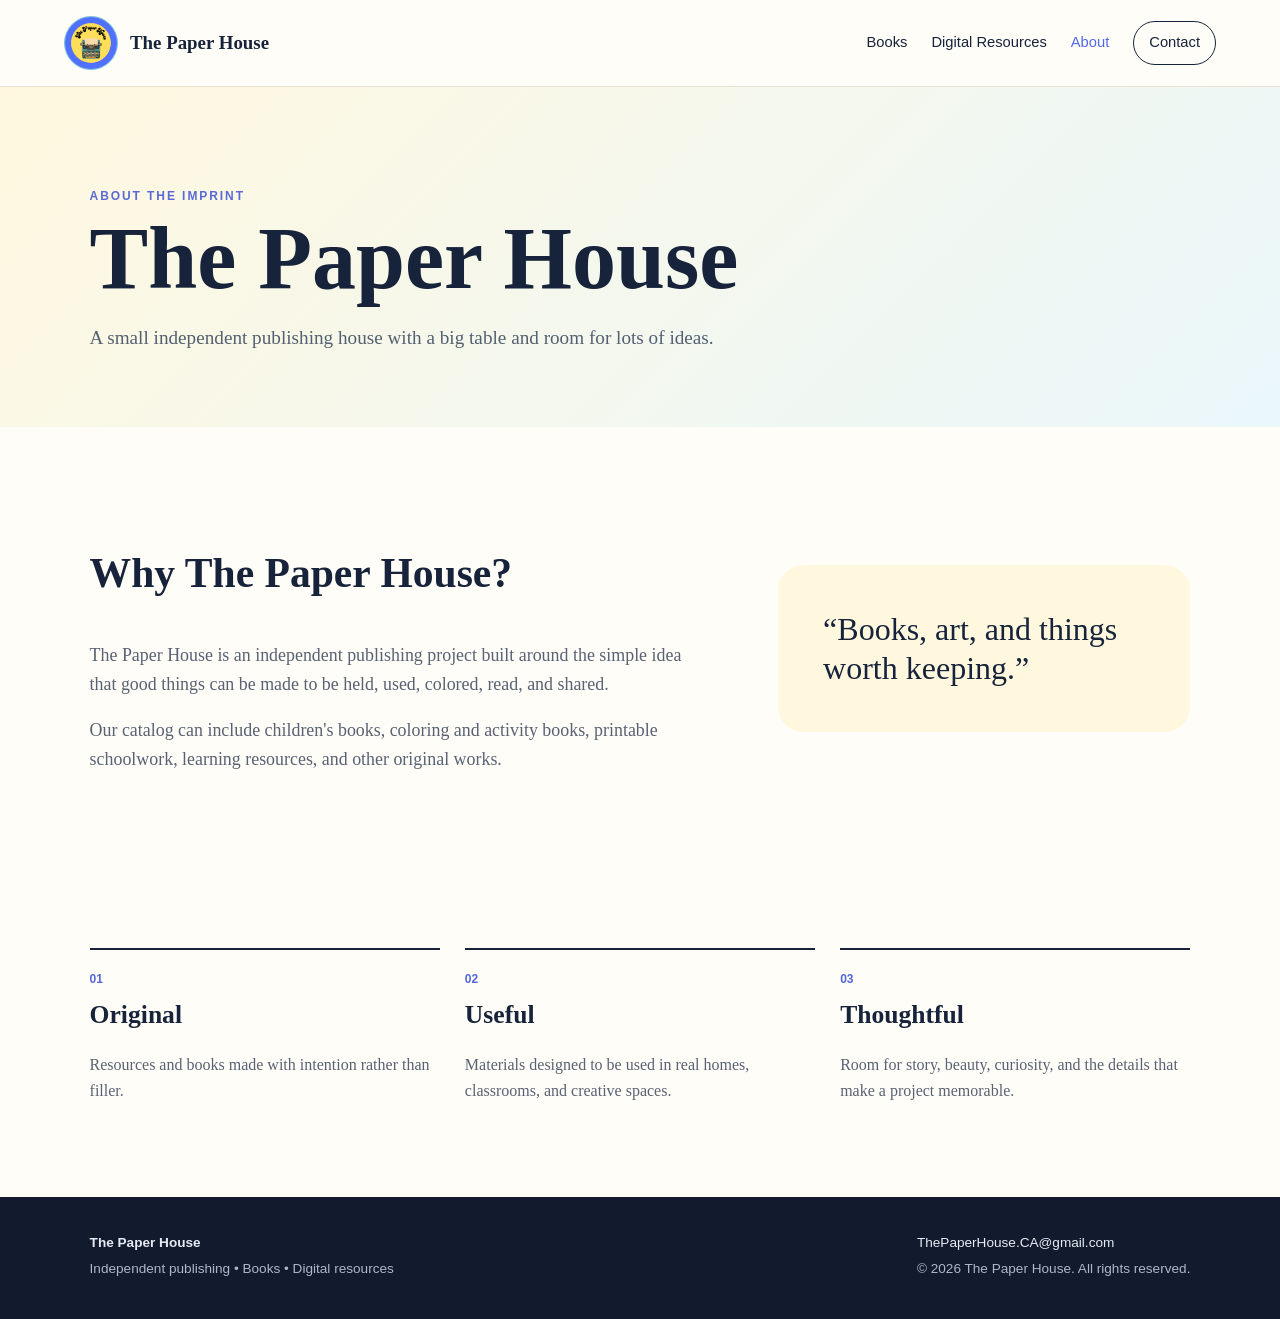
==== about.html @ 171f8c33 "Launch The Paper House website" ====
<!doctype html>
<html lang="en">
<head>
  <meta charset="utf-8"><meta name="viewport" content="width=device-width, initial-scale=1">
  <title>About The Paper House | Independent Publishing</title>
  <meta name="description" content="Learn about The Paper House, an independent publishing house creating books and useful printable resources.">
  <link rel="canonical" href="https://thepaperhouse.ca/about.html">
  <link rel="icon" href="paper-house-logo.png"><link rel="stylesheet" href="styles.css">
</head>
<body>
<header class="site-header">
  <a class="brand" href="index.html"><img src="paper-house-logo.png" alt=""><span>The Paper House</span></a>
  <nav><a href="books.html">Books</a><a href="resources.html">Digital Resources</a><a class="active" href="about.html">About</a><a class="nav-button" href="contact.html">Contact</a></nav>
</header>
<main>
<section class="page-hero"><p class="eyebrow">About the imprint</p><h1>The Paper House</h1><p>A small independent publishing house with a big table and room for lots of ideas.</p></section>
<section class="story section">
  <div><h2>Why The Paper House?</h2><p>The Paper House is an independent publishing project built around the simple idea that good things can be made to be held, used, colored, read, and shared.</p><p>Our catalog can include children's books, coloring and activity books, printable schoolwork, learning resources, and other original works.</p></div>
  <aside class="quote">“Books, art, and things worth keeping.”</aside>
</section>
<section class="section values"><div><span>01</span><h3>Original</h3><p>Resources and books made with intention rather than filler.</p></div><div><span>02</span><h3>Useful</h3><p>Materials designed to be used in real homes, classrooms, and creative spaces.</p></div><div><span>03</span><h3>Thoughtful</h3><p>Room for story, beauty, curiosity, and the details that make a project memorable.</p></div></section>
</main>
<footer class="site-footer"><div><strong>The Paper House</strong><p>Independent publishing • Books • Digital resources</p></div><div><a href="mailto:ThePaperHouse.CA@gmail.com">ThePaperHouse.CA@gmail.com</a><p>© 2026 The Paper House. All rights reserved.</p></div></footer>
</body>
</html>
---- styles.css ----
:root{--ink:#17233a;--blue:#5268e8;--sky:#8fc7df;--gold:#f6d55c;--cream:#fffaf0;--paper:#fffdf8;--line:#e8e0d0;--muted:#667085}
*{box-sizing:border-box}html{scroll-behavior:smooth}body{margin:0;color:var(--ink);background:var(--paper);font-family:Georgia,"Times New Roman",serif;line-height:1.6}
a{color:inherit;text-decoration:none}.site-header{display:flex;align-items:center;justify-content:space-between;padding:16px clamp(20px,5vw,70px);background:rgba(255,253,248,.96);border-bottom:1px solid var(--line);position:sticky;top:0;z-index:10}.brand{display:flex;align-items:center;gap:12px;font-size:1.18rem;font-weight:700}.brand img{width:54px;height:54px;object-fit:cover;border-radius:50%}.site-header nav{display:flex;align-items:center;gap:24px;font-family:Arial,sans-serif;font-size:.92rem}.site-header nav a:hover,.site-header nav .active{color:var(--blue)}.nav-button{padding:9px 15px;border:1px solid var(--ink);border-radius:999px}.nav-button:hover{background:var(--ink);color:#fff!important}
main{overflow:hidden}.hero{min-height:650px;padding:80px clamp(24px,7vw,110px);display:grid;grid-template-columns:1.15fr .85fr;align-items:center;gap:40px;background:linear-gradient(135deg,#fffdf8 0%,#fff8df 48%,#e6f5fb 100%)}.hero h1{font-size:clamp(3.1rem,7vw,6.2rem);line-height:.98;margin:12px 0 24px;letter-spacing:-.04em}.lead{font-size:1.25rem;max-width:690px;color:#3f4a5e}.eyebrow{text-transform:uppercase;letter-spacing:.16em;font:700 .75rem/1.2 Arial,sans-serif;color:#5969d8}.actions{display:flex;flex-wrap:wrap;gap:12px;margin-top:28px}.button{display:inline-block;background:var(--ink);color:#fff;padding:12px 20px;border-radius:999px;font:700 .88rem Arial,sans-serif}.button:hover{transform:translateY(-1px)}.button.secondary{background:transparent;color:var(--ink);border:1px solid var(--ink)}.hero-mark{display:flex;justify-content:center}.hero-mark img{width:min(430px,80vw);height:auto;border-radius:50%;box-shadow:0 24px 70px rgba(23,35,58,.14)}
.section{padding:78px clamp(24px,7vw,110px)}.intro{max-width:950px}.intro h2,.feature h2{font-size:clamp(2.1rem,4vw,3.6rem);line-height:1.08;margin:8px 0 18px}.intro p:not(.eyebrow){font-size:1.15rem;color:#4c5668;max-width:760px}.cards{display:grid;grid-template-columns:repeat(3,1fr);gap:18px;padding-top:20px}.card{padding:30px;background:#fff;border:1px solid var(--line);border-radius:24px;box-shadow:0 12px 35px rgba(23,35,58,.05);transition:.2s}.card:hover{transform:translateY(-3px);box-shadow:0 18px 45px rgba(23,35,58,.1)}.card-icon{font-size:2rem}.card h3{font-size:1.65rem;margin:10px 0 6px}.card p{color:#596273}.text-link{font:700 .9rem Arial,sans-serif;color:#5367d9}.feature{display:grid;grid-template-columns:1fr 1fr;gap:70px;align-items:center;background:#17233a;color:#fff}.feature .eyebrow{color:#f6d55c}.feature p{color:#d8deeb;max-width:650px}.feature-list{display:grid;grid-template-columns:1fr 1fr;gap:1px;background:#657086}.feature-list div{background:#17233a;padding:25px}.feature-list strong{display:block;font:700 1.5rem Arial,sans-serif}.feature-list span{color:#cbd2df}.page-hero{padding:90px clamp(24px,7vw,110px) 55px;background:linear-gradient(135deg,#fff8df,#eaf7fb)}.page-hero h1{font-size:clamp(3rem,7vw,5.5rem);line-height:1;margin:10px 0 15px}.page-hero p:not(.eyebrow){font-size:1.2rem;color:#536071;max-width:760px}
.product-grid{display:grid;gap:30px}.product-card{display:grid;grid-template-columns:300px 1fr;gap:42px;align-items:center;background:#fff;border:1px solid var(--line);padding:28px;border-radius:28px}.book-placeholder{aspect-ratio:3/4;background:linear-gradient(160deg,#5268e8,#86c5dc);display:grid;place-items:center;color:#fff;border-radius:10px;box-shadow:0 14px 30px rgba(23,35,58,.15);font:700 2rem/1.05 Georgia;text-align:center;letter-spacing:.08em}.book-placeholder.alt{background:linear-gradient(160deg,#f6d55c,#f0a85c);color:#17233a}.product-copy h2{font-size:2.2rem;line-height:1.1;margin:8px 0 12px}.product-copy p{color:#596273}.tag-row{display:flex;flex-wrap:wrap;gap:7px;margin:18px 0}.tag-row span{font:700 .72rem Arial,sans-serif;padding:6px 9px;background:#f3f5f9;border-radius:999px}.callout{background:#fff8df;border-top:1px solid var(--line)}
.resource-grid{display:grid;grid-template-columns:repeat(3,1fr);gap:20px}.resource-card{padding:32px;background:#fff;border:1px solid var(--line);border-radius:24px}.resource-card>span:first-child{font-size:2.2rem}.resource-card h2{font-size:1.65rem}.resource-card p{color:#596273}.coming{display:inline-block;margin-top:12px;font:700 .72rem Arial,sans-serif;letter-spacing:.08em;text-transform:uppercase;color:#5367d9}.story{display:grid;grid-template-columns:1.2fr .8fr;gap:70px;align-items:center}.story h2{font-size:2.6rem}.story p{font-size:1.12rem;color:#596273}.quote{font-size:2rem;line-height:1.2;padding:45px;background:#fff8df;border-radius:25px}.values{display:grid;grid-template-columns:repeat(3,1fr);gap:25px}.values>div{border-top:2px solid var(--ink);padding-top:15px}.values span{font:700 .75rem Arial,sans-serif;color:#5367d9}.values h3{font-size:1.6rem;margin:5px 0}.values p{color:#596273}.contact-box{display:flex;gap:35px;align-items:center;background:#fff8df;border-radius:30px;max-width:900px;margin:20px auto 90px}.contact-box img{width:170px;height:170px;border-radius:50%}.email{font:700 1.1rem Arial,sans-serif;color:#5367d9}.site-footer{display:flex;justify-content:space-between;gap:30px;padding:35px clamp(24px,7vw,110px);background:#111b2d;color:#e6ebf3;font-family:Arial,sans-serif;font-size:.85rem}.site-footer p{color:#aeb7c8;margin:4px 0}.site-footer a:hover{color:#f6d55c}
@media(max-width:800px){.site-header{align-items:flex-start}.site-header nav{gap:10px;flex-wrap:wrap;justify-content:flex-end}.hero,.feature,.story{grid-template-columns:1fr}.hero{min-height:auto;padding-top:55px}.hero-mark{order:-1}.hero-mark img{width:210px}.cards,.resource-grid,.values{grid-template-columns:1fr}.product-card{grid-template-columns:1fr}.product-card .book-placeholder{max-width:300px}.site-footer{flex-direction:column}.brand span{display:none}}

.instagram-strip{display:grid;grid-template-columns:1fr 180px;gap:45px;align-items:center;background:#eef8fc}
.instagram-strip h2{font-size:clamp(2rem,4vw,3.2rem);margin:8px 0}
.instagram-strip p:not(.eyebrow){color:#596273;max-width:620px}
.instagram-strip img{width:180px;height:180px;border-radius:16px;box-shadow:0 10px 25px rgba(23,35,58,.12)}
.social-note{margin-top:18px}.social-note a{color:#5367d9;font-weight:700}
.qr-wrap img{width:170px;height:170px;border-radius:12px}
@media(max-width:800px){.instagram-strip{grid-template-columns:1fr}.instagram-strip img{width:150px;height:150px}.qr-wrap img{width:140px;height:140px}}
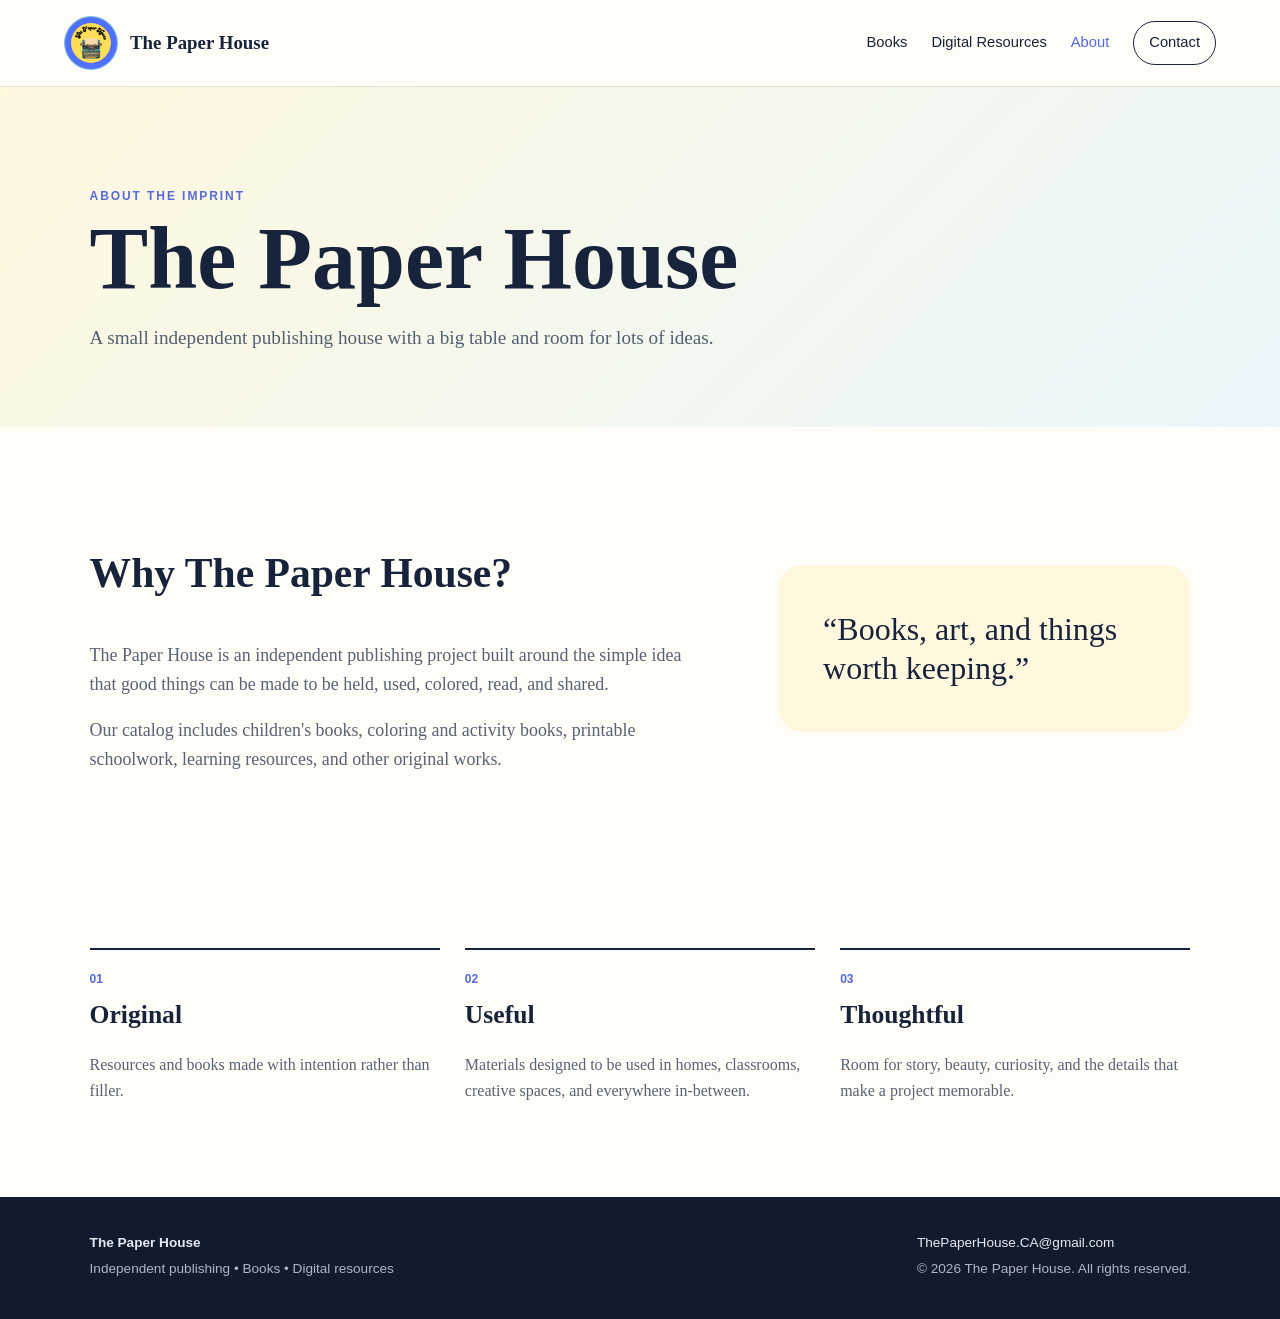
==== commit 8cf9ab5c: "Revise catalog description and improve wording Updated catalog description and adjusted wording for " ====
--- a/about.html
+++ b/about.html
@@ -15,10 +15,10 @@
 <main>
 <section class="page-hero"><p class="eyebrow">About the imprint</p><h1>The Paper House</h1><p>A small independent publishing house with a big table and room for lots of ideas.</p></section>
 <section class="story section">
-  <div><h2>Why The Paper House?</h2><p>The Paper House is an independent publishing project built around the simple idea that good things can be made to be held, used, colored, read, and shared.</p><p>Our catalog can include children's books, coloring and activity books, printable schoolwork, learning resources, and other original works.</p></div>
+  <div><h2>Why The Paper House?</h2><p>The Paper House is an independent publishing project built around the simple idea that good things can be made to be held, used, colored, read, and shared.</p><p>Our catalog includes children's books, coloring and activity books, printable schoolwork, learning resources, and other original works.</p></div>
   <aside class="quote">“Books, art, and things worth keeping.”</aside>
 </section>
-<section class="section values"><div><span>01</span><h3>Original</h3><p>Resources and books made with intention rather than filler.</p></div><div><span>02</span><h3>Useful</h3><p>Materials designed to be used in real homes, classrooms, and creative spaces.</p></div><div><span>03</span><h3>Thoughtful</h3><p>Room for story, beauty, curiosity, and the details that make a project memorable.</p></div></section>
+<section class="section values"><div><span>01</span><h3>Original</h3><p>Resources and books made with intention rather than filler.</p></div><div><span>02</span><h3>Useful</h3><p>Materials designed to be used in homes, classrooms, creative spaces, and everywhere in-between.</p></div><div><span>03</span><h3>Thoughtful</h3><p>Room for story, beauty, curiosity, and the details that make a project memorable.</p></div></section>
 </main>
 <footer class="site-footer"><div><strong>The Paper House</strong><p>Independent publishing • Books • Digital resources</p></div><div><a href="mailto:ThePaperHouse.CA@gmail.com">ThePaperHouse.CA@gmail.com</a><p>© 2026 The Paper House. All rights reserved.</p></div></footer>
 </body>
--- a/styles.css
+++ b/styles.css
@@ -1,16 +1,130 @@
-:root{--ink:#17233a;--blue:#5268e8;--sky:#8fc7df;--gold:#f6d55c;--cream:#fffaf0;--paper:#fffdf8;--line:#e8e0d0;--muted:#667085}
-*{box-sizing:border-box}html{scroll-behavior:smooth}body{margin:0;color:var(--ink);background:var(--paper);font-family:Georgia,"Times New Roman",serif;line-height:1.6}
-a{color:inherit;text-decoration:none}.site-header{display:flex;align-items:center;justify-content:space-between;padding:16px clamp(20px,5vw,70px);background:rgba(255,253,248,.96);border-bottom:1px solid var(--line);position:sticky;top:0;z-index:10}.brand{display:flex;align-items:center;gap:12px;font-size:1.18rem;font-weight:700}.brand img{width:54px;height:54px;object-fit:cover;border-radius:50%}.site-header nav{display:flex;align-items:center;gap:24px;font-family:Arial,sans-serif;font-size:.92rem}.site-header nav a:hover,.site-header nav .active{color:var(--blue)}.nav-button{padding:9px 15px;border:1px solid var(--ink);border-radius:999px}.nav-button:hover{background:var(--ink);color:#fff!important}
-main{overflow:hidden}.hero{min-height:650px;padding:80px clamp(24px,7vw,110px);display:grid;grid-template-columns:1.15fr .85fr;align-items:center;gap:40px;background:linear-gradient(135deg,#fffdf8 0%,#fff8df 48%,#e6f5fb 100%)}.hero h1{font-size:clamp(3.1rem,7vw,6.2rem);line-height:.98;margin:12px 0 24px;letter-spacing:-.04em}.lead{font-size:1.25rem;max-width:690px;color:#3f4a5e}.eyebrow{text-transform:uppercase;letter-spacing:.16em;font:700 .75rem/1.2 Arial,sans-serif;color:#5969d8}.actions{display:flex;flex-wrap:wrap;gap:12px;margin-top:28px}.button{display:inline-block;background:var(--ink);color:#fff;padding:12px 20px;border-radius:999px;font:700 .88rem Arial,sans-serif}.button:hover{transform:translateY(-1px)}.button.secondary{background:transparent;color:var(--ink);border:1px solid var(--ink)}.hero-mark{display:flex;justify-content:center}.hero-mark img{width:min(430px,80vw);height:auto;border-radius:50%;box-shadow:0 24px 70px rgba(23,35,58,.14)}
-.section{padding:78px clamp(24px,7vw,110px)}.intro{max-width:950px}.intro h2,.feature h2{font-size:clamp(2.1rem,4vw,3.6rem);line-height:1.08;margin:8px 0 18px}.intro p:not(.eyebrow){font-size:1.15rem;color:#4c5668;max-width:760px}.cards{display:grid;grid-template-columns:repeat(3,1fr);gap:18px;padding-top:20px}.card{padding:30px;background:#fff;border:1px solid var(--line);border-radius:24px;box-shadow:0 12px 35px rgba(23,35,58,.05);transition:.2s}.card:hover{transform:translateY(-3px);box-shadow:0 18px 45px rgba(23,35,58,.1)}.card-icon{font-size:2rem}.card h3{font-size:1.65rem;margin:10px 0 6px}.card p{color:#596273}.text-link{font:700 .9rem Arial,sans-serif;color:#5367d9}.feature{display:grid;grid-template-columns:1fr 1fr;gap:70px;align-items:center;background:#17233a;color:#fff}.feature .eyebrow{color:#f6d55c}.feature p{color:#d8deeb;max-width:650px}.feature-list{display:grid;grid-template-columns:1fr 1fr;gap:1px;background:#657086}.feature-list div{background:#17233a;padding:25px}.feature-list strong{display:block;font:700 1.5rem Arial,sans-serif}.feature-list span{color:#cbd2df}.page-hero{padding:90px clamp(24px,7vw,110px) 55px;background:linear-gradient(135deg,#fff8df,#eaf7fb)}.page-hero h1{font-size:clamp(3rem,7vw,5.5rem);line-height:1;margin:10px 0 15px}.page-hero p:not(.eyebrow){font-size:1.2rem;color:#536071;max-width:760px}
-.product-grid{display:grid;gap:30px}.product-card{display:grid;grid-template-columns:300px 1fr;gap:42px;align-items:center;background:#fff;border:1px solid var(--line);padding:28px;border-radius:28px}.book-placeholder{aspect-ratio:3/4;background:linear-gradient(160deg,#5268e8,#86c5dc);display:grid;place-items:center;color:#fff;border-radius:10px;box-shadow:0 14px 30px rgba(23,35,58,.15);font:700 2rem/1.05 Georgia;text-align:center;letter-spacing:.08em}.book-placeholder.alt{background:linear-gradient(160deg,#f6d55c,#f0a85c);color:#17233a}.product-copy h2{font-size:2.2rem;line-height:1.1;margin:8px 0 12px}.product-copy p{color:#596273}.tag-row{display:flex;flex-wrap:wrap;gap:7px;margin:18px 0}.tag-row span{font:700 .72rem Arial,sans-serif;padding:6px 9px;background:#f3f5f9;border-radius:999px}.callout{background:#fff8df;border-top:1px solid var(--line)}
-.resource-grid{display:grid;grid-template-columns:repeat(3,1fr);gap:20px}.resource-card{padding:32px;background:#fff;border:1px solid var(--line);border-radius:24px}.resource-card>span:first-child{font-size:2.2rem}.resource-card h2{font-size:1.65rem}.resource-card p{color:#596273}.coming{display:inline-block;margin-top:12px;font:700 .72rem Arial,sans-serif;letter-spacing:.08em;text-transform:uppercase;color:#5367d9}.story{display:grid;grid-template-columns:1.2fr .8fr;gap:70px;align-items:center}.story h2{font-size:2.6rem}.story p{font-size:1.12rem;color:#596273}.quote{font-size:2rem;line-height:1.2;padding:45px;background:#fff8df;border-radius:25px}.values{display:grid;grid-template-columns:repeat(3,1fr);gap:25px}.values>div{border-top:2px solid var(--ink);padding-top:15px}.values span{font:700 .75rem Arial,sans-serif;color:#5367d9}.values h3{font-size:1.6rem;margin:5px 0}.values p{color:#596273}.contact-box{display:flex;gap:35px;align-items:center;background:#fff8df;border-radius:30px;max-width:900px;margin:20px auto 90px}.contact-box img{width:170px;height:170px;border-radius:50%}.email{font:700 1.1rem Arial,sans-serif;color:#5367d9}.site-footer{display:flex;justify-content:space-between;gap:30px;padding:35px clamp(24px,7vw,110px);background:#111b2d;color:#e6ebf3;font-family:Arial,sans-serif;font-size:.85rem}.site-footer p{color:#aeb7c8;margin:4px 0}.site-footer a:hover{color:#f6d55c}
-@media(max-width:800px){.site-header{align-items:flex-start}.site-header nav{gap:10px;flex-wrap:wrap;justify-content:flex-end}.hero,.feature,.story{grid-template-columns:1fr}.hero{min-height:auto;padding-top:55px}.hero-mark{order:-1}.hero-mark img{width:210px}.cards,.resource-grid,.values{grid-template-columns:1fr}.product-card{grid-template-columns:1fr}.product-card .book-placeholder{max-width:300px}.site-footer{flex-direction:column}.brand span{display:none}}
+ :root{--ink:#17233a;--blue:#5268e8;--sky:#8fc7df;--gold:#f6d55c;--cream:#fffaf0;--paper:#fffdf8;--line:#e8e0d0;--muted:#667085}
+*{box-sizing:border-box}
+html{scroll-behavior:smooth}
+body{margin:0;color:var(--ink);background:var(--paper);font-family:Georgia,"Times New Roman",serif;line-height:1.6}
+a{color:inherit;text-decoration:none}
+
+.site-header{display:flex;align-items:center;justify-content:space-between;padding:16px clamp(20px,5vw,70px);background:rgba(255,253,248,.96);border-bottom:1px solid var(--line);position:sticky;top:0;z-index:10}
+.brand{display:flex;align-items:center;gap:12px;font-size:1.18rem;font-weight:700}
+.brand img{width:54px;height:54px;object-fit:cover;border-radius:50%}
+.site-header nav{display:flex;align-items:center;gap:24px;font-family:Arial,sans-serif;font-size:.92rem}
+.site-header nav a:hover,.site-header nav .active{color:var(--blue)}
+.nav-button{padding:9px 15px;border:1px solid var(--ink);border-radius:999px}
+.nav-button:hover{background:var(--ink);color:#fff!important}
+
+main{overflow:hidden}
+.hero{min-height:650px;padding:80px clamp(24px,7vw,110px);display:grid;grid-template-columns:1.15fr .85fr;align-items:center;gap:40px;background:linear-gradient(135deg,#fffdf8 0%,#fff8df 48%,#e6f5fb 100%)}
+.hero h1{font-size:clamp(3.1rem,7vw,6.2rem);line-height:.98;margin:12px 0 24px;letter-spacing:-.04em}
+.lead{font-size:1.25rem;max-width:690px;color:#3f4a5e}
+.eyebrow{text-transform:uppercase;letter-spacing:.16em;font:700 .75rem/1.2 Arial,sans-serif;color:#5969d8}
+.actions{display:flex;flex-wrap:wrap;gap:12px;margin-top:28px}
+.button{display:inline-block;background:var(--ink);color:#fff;padding:12px 20px;border-radius:999px;font:700 .88rem Arial,sans-serif}
+.button:hover{transform:translateY(-1px)}
+.button.secondary{background:transparent;color:var(--ink);border:1px solid var(--ink)}
+.hero-mark{display:flex;justify-content:center}
+.hero-mark img{width:min(430px,80vw);height:auto;border-radius:50%;box-shadow:0 24px 70px rgba(23,35,58,.14)}
+
+.section{padding:78px clamp(24px,7vw,110px)}
+.intro{max-width:950px}
+.intro h2,.feature h2{font-size:clamp(2.1rem,4vw,3.6rem);line-height:1.08;margin:8px 0 18px}
+.intro p:not(.eyebrow){font-size:1.15rem;color:#4c5668;max-width:760px}
+
+.cards{display:grid;grid-template-columns:repeat(3,1fr);gap:18px;padding-top:20px}
+.card{padding:30px;background:#fff;border:1px solid var(--line);border-radius:24px;box-shadow:0 12px 35px rgba(23,35,58,.05);transition:.2s}
+.card:hover{transform:translateY(-3px);box-shadow:0 18px 45px rgba(23,35,58,.1)}
+.card-icon{font-size:2rem}
+.card h3{font-size:1.65rem;margin:10px 0 6px}
+.card p{color:#596273}
+.text-link{font:700 .9rem Arial,sans-serif;color:#5367d9}
+
+.feature{display:grid;grid-template-columns:1fr 1fr;gap:70px;align-items:center;background:#17233a;color:#fff}
+.feature .eyebrow{color:#f6d55c}
+.feature p{color:#d8deeb;max-width:650px}
+.feature-list{display:grid;grid-template-columns:1fr 1fr;gap:1px;background:#657086}
+.feature-list div{background:#17233a;padding:25px}
+.feature-list strong{display:block;font:700 1.5rem Arial,sans-serif}
+.feature-list span{color:#cbd2df}
+
+.page-hero{padding:90px clamp(24px,7vw,110px) 55px;background:linear-gradient(135deg,#fff8df,#eaf7fb)}
+.page-hero h1{font-size:clamp(3rem,7vw,5.5rem);line-height:1;margin:10px 0 15px}
+.page-hero p:not(.eyebrow){font-size:1.2rem;color:#536071;max-width:760px}
+
+.product-grid{display:grid;gap:30px}
+.product-card{display:grid;grid-template-columns:300px 1fr;gap:42px;align-items:center;background:#fff;border:1px solid var(--line);padding:28px;border-radius:28px}
+.book-placeholder{aspect-ratio:3/4;background:linear-gradient(160deg,#5268e8,#86c5dc);display:grid;place-items:center;color:#fff;border-radius:10px;box-shadow:0 14px 30px rgba(23,35,58,.15);font:700 2rem/1.05 Georgia;text-align:center;letter-spacing:.08em}
+.book-placeholder.alt{background:linear-gradient(160deg,#f6d55c,#f0a85c);color:#17233a}
+
+.product-feature{display:grid;grid-template-columns:minmax(260px,430px) 1fr;gap:70px;align-items:center}
+.book-cover{display:flex;justify-content:center}
+.book-cover img{display:block;width:min(100%,430px);height:auto;max-height:620px;object-fit:contain;border-radius:10px;box-shadow:0 14px 30px rgba(23,35,58,.12)}
+.product-copy h2{font-size:2.2rem;line-height:1.1;margin:8px 0 12px}
+.product-copy p{color:#596273}
+
+.tag-row{display:flex;flex-wrap:wrap;gap:7px;margin:18px 0}
+.tag-row span{font:700 .72rem Arial,sans-serif;padding:6px 9px;background:#f3f5f9;border-radius:999px}
+
+.inside-book{background:#fffdf8}
+.section-heading{max-width:800px}
+.image-grid{display:grid;grid-template-columns:repeat(2,minmax(0,1fr));gap:32px;margin-top:34px}
+.image-grid figure{margin:0;min-width:0}
+.image-grid img{display:block;width:100%;max-width:430px;height:auto;margin:0 auto;background:#fff;border-radius:12px;box-shadow:0 10px 28px rgba(23,35,58,.08)}
+.image-grid figcaption{margin-top:12px;font-size:.9rem;color:#667085;text-align:center}
+
+.callout{background:#fff8df;border-top:1px solid var(--line)}
+
+.resource-grid{display:grid;grid-template-columns:repeat(3,1fr);gap:20px}
+.resource-card{padding:32px;background:#fff;border:1px solid var(--line);border-radius:24px}
+.resource-card>span:first-child{font-size:2.2rem}
+.resource-card h2{font-size:1.65rem}
+.resource-card p{color:#596273}
+.coming{display:inline-block;margin-top:12px;font:700 .72rem Arial,sans-serif;letter-spacing:.08em;text-transform:uppercase;color:#5367d9}
+
+.story{display:grid;grid-template-columns:1.2fr .8fr;gap:70px;align-items:center}
+.story h2{font-size:2.6rem}
+.story p{font-size:1.12rem;color:#596273}
+.quote{font-size:2rem;line-height:1.2;padding:45px;background:#fff8df;border-radius:25px}
+.values{display:grid;grid-template-columns:repeat(3,1fr);gap:25px}
+.values>div{border-top:2px solid var(--ink);padding-top:15px}
+.values span{font:700 .75rem Arial,sans-serif;color:#5367d9}
+.values h3{font-size:1.6rem;margin:5px 0}
+.values p{color:#596273}
+
+.contact-box{display:flex;gap:35px;align-items:center;background:#fff8df;border-radius:30px;max-width:900px;margin:20px auto 90px}
+.contact-box img{width:170px;height:170px;border-radius:50%}
+.email{font:700 1.1rem Arial,sans-serif;color:#5367d9}
+
+.site-footer{display:flex;justify-content:space-between;gap:30px;padding:35px clamp(24px,7vw,110px);background:#111b2d;color:#e6ebf3;font-family:Arial,sans-serif;font-size:.85rem}
+.site-footer p{color:#aeb7c8;margin:4px 0}
+.site-footer a:hover{color:#f6d55c}
+
+@media(max-width:800px){
+.site-header{align-items:flex-start}
+.site-header nav{gap:10px;flex-wrap:wrap;justify-content:flex-end}
+.hero,.feature,.story,.product-feature{grid-template-columns:1fr}
+.hero{min-height:auto;padding-top:55px}
+.hero-mark{order:-1}
+.hero-mark img{width:210px}
+.cards,.resource-grid,.values{grid-template-columns:1fr}
+.product-card{grid-template-columns:1fr}
+.product-card .book-placeholder{max-width:300px}
+.product-feature{gap:38px}
+.book-cover img{width:min(100%,360px);max-height:none}
+.image-grid{grid-template-columns:1fr;gap:30px}
+.image-grid img{width:min(100%,430px)}
+.site-footer{flex-direction:column}
+.brand span{display:none}
+}
 
 .instagram-strip{display:grid;grid-template-columns:1fr 180px;gap:45px;align-items:center;background:#eef8fc}
 .instagram-strip h2{font-size:clamp(2rem,4vw,3.2rem);margin:8px 0}
 .instagram-strip p:not(.eyebrow){color:#596273;max-width:620px}
 .instagram-strip img{width:180px;height:180px;border-radius:16px;box-shadow:0 10px 25px rgba(23,35,58,.12)}
-.social-note{margin-top:18px}.social-note a{color:#5367d9;font-weight:700}
+.social-note{margin-top:18px}
+.social-note a{color:#5367d9;font-weight:700}
 .qr-wrap img{width:170px;height:170px;border-radius:12px}
-@media(max-width:800px){.instagram-strip{grid-template-columns:1fr}.instagram-strip img{width:150px;height:150px}.qr-wrap img{width:140px;height:140px}}
+
+@media(max-width:800px){
+.instagram-strip{grid-template-columns:1fr}
+.instagram-strip img{width:150px;height:150px}
+.qr-wrap img{width:140px;height:140px}
+}
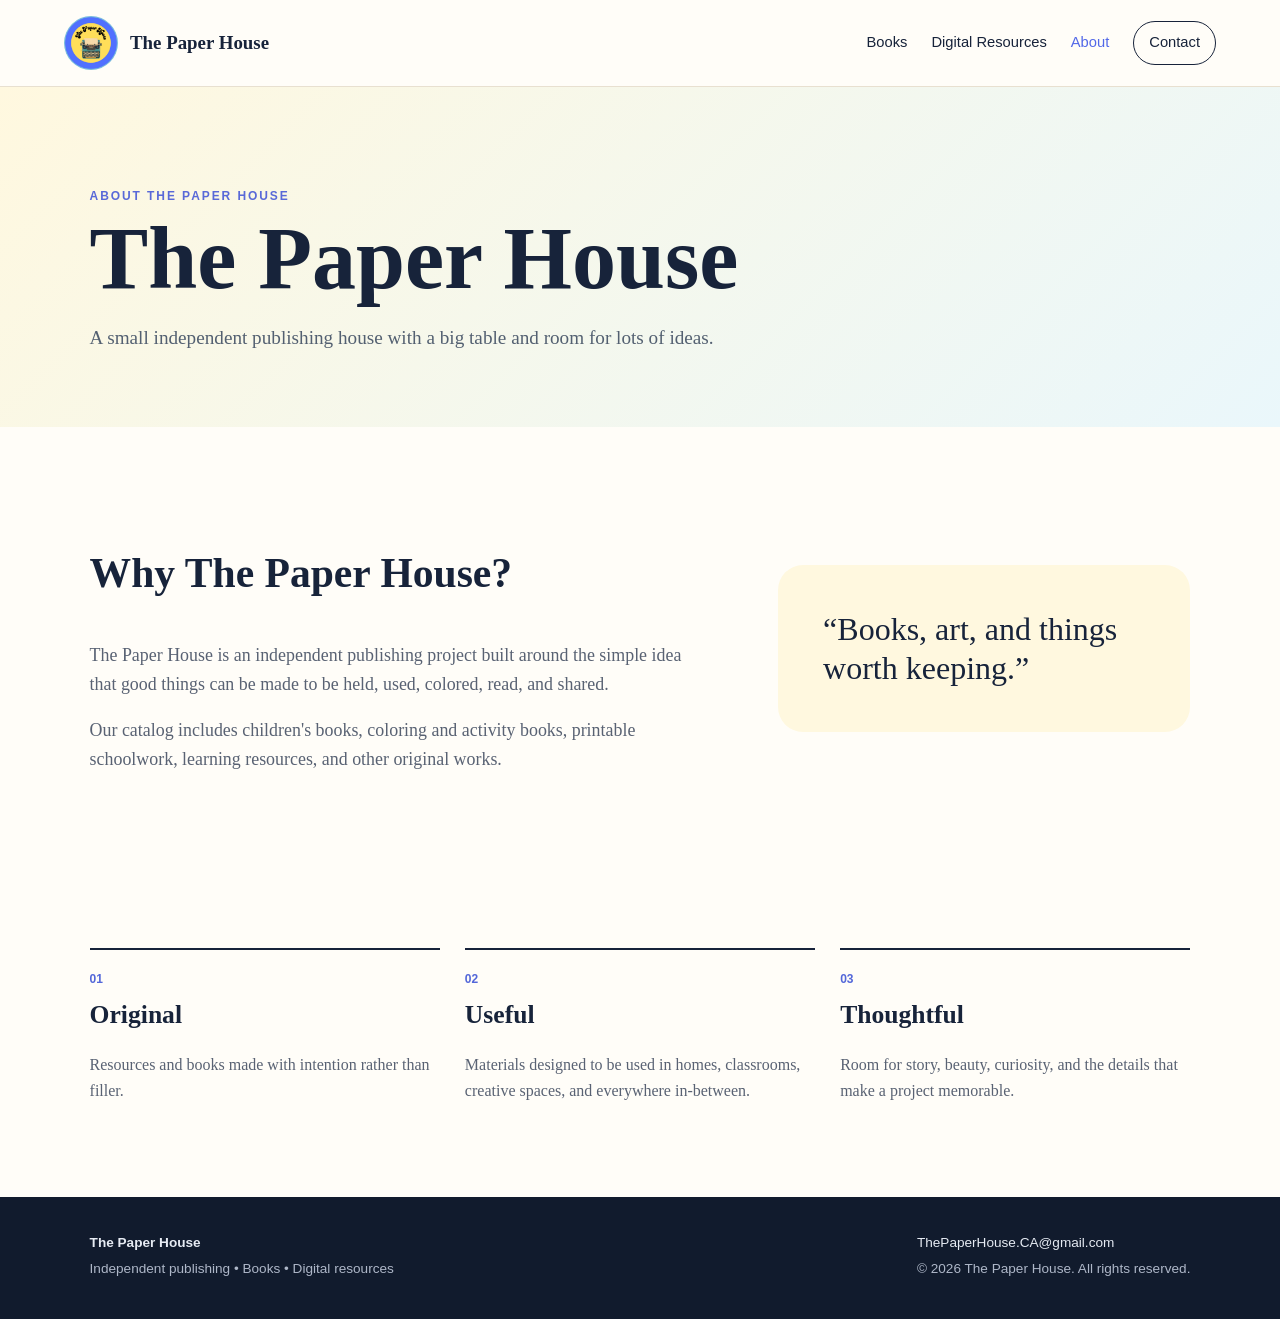
==== commit deec8b30: "Update about section header for clarity" ====
--- a/about.html
+++ b/about.html
@@ -13,7 +13,7 @@
   <nav><a href="books.html">Books</a><a href="resources.html">Digital Resources</a><a class="active" href="about.html">About</a><a class="nav-button" href="contact.html">Contact</a></nav>
 </header>
 <main>
-<section class="page-hero"><p class="eyebrow">About the imprint</p><h1>The Paper House</h1><p>A small independent publishing house with a big table and room for lots of ideas.</p></section>
+<section class="page-hero"><p class="eyebrow">About The Paper House</p><h1>The Paper House</h1><p>A small independent publishing house with a big table and room for lots of ideas.</p></section>
 <section class="story section">
   <div><h2>Why The Paper House?</h2><p>The Paper House is an independent publishing project built around the simple idea that good things can be made to be held, used, colored, read, and shared.</p><p>Our catalog includes children's books, coloring and activity books, printable schoolwork, learning resources, and other original works.</p></div>
   <aside class="quote">“Books, art, and things worth keeping.”</aside>
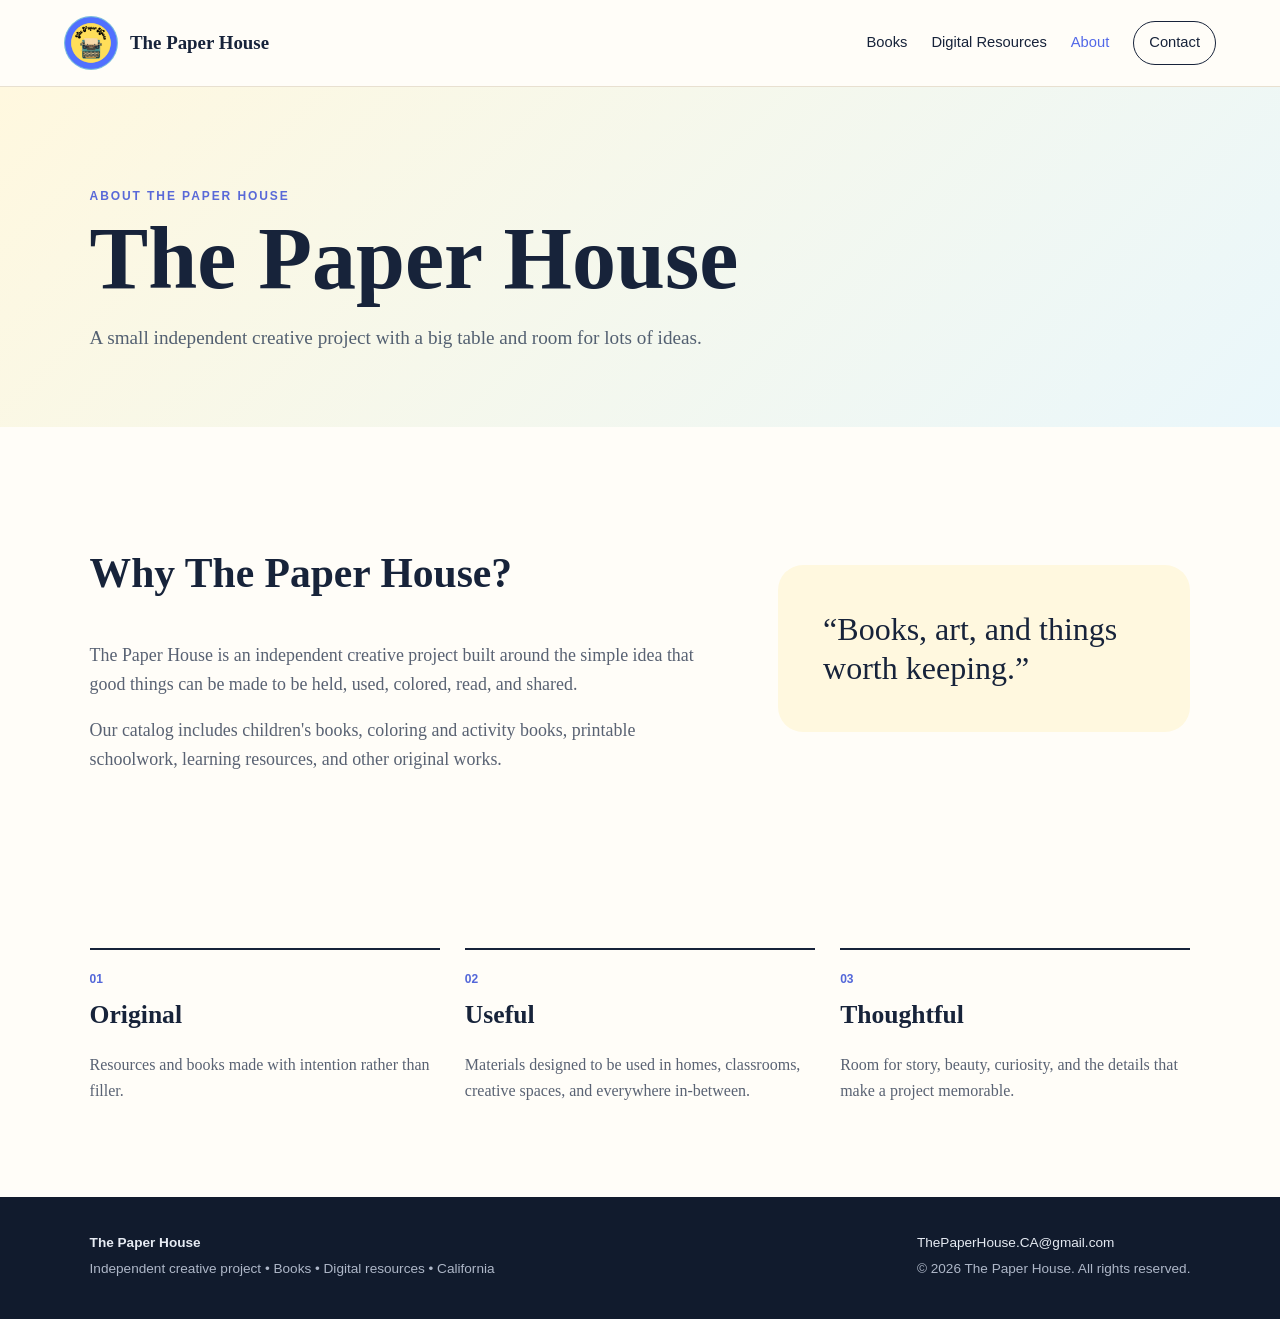
==== commit c11df504: "Remove publishing wording, use creative project Updated the title and description meta tag to reflec" ====
--- a/about.html
+++ b/about.html
@@ -2,9 +2,9 @@
 <html lang="en">
 <head>
   <meta charset="utf-8"><meta name="viewport" content="width=device-width, initial-scale=1">
-  <title>About The Paper House | Independent Publishing</title>
-  <meta name="description" content="Learn about The Paper House, an independent publishing house creating books and useful printable resources.">
-  <link rel="canonical" href="https://thepaperhouse.ca/about.html">
+  <title>About The Paper House | Independent Creative Project</title>
+  <meta name="description" content="Learn about The Paper House, an independent creative project in California creating books and useful printable resources.">
+  <link rel="canonical" href="https://thepaperhouseca.com/about.html">
   <link rel="icon" href="paper-house-logo.png"><link rel="stylesheet" href="styles.css">
 </head>
 <body>
@@ -13,13 +13,13 @@
   <nav><a href="books.html">Books</a><a href="resources.html">Digital Resources</a><a class="active" href="about.html">About</a><a class="nav-button" href="contact.html">Contact</a></nav>
 </header>
 <main>
-<section class="page-hero"><p class="eyebrow">About The Paper House</p><h1>The Paper House</h1><p>A small independent publishing house with a big table and room for lots of ideas.</p></section>
+<section class="page-hero"><p class="eyebrow">About The Paper House</p><h1>The Paper House</h1><p>A small independent creative project with a big table and room for lots of ideas.</p></section>
 <section class="story section">
-  <div><h2>Why The Paper House?</h2><p>The Paper House is an independent publishing project built around the simple idea that good things can be made to be held, used, colored, read, and shared.</p><p>Our catalog includes children's books, coloring and activity books, printable schoolwork, learning resources, and other original works.</p></div>
+  <div><h2>Why The Paper House?</h2><p>The Paper House is an independent creative project built around the simple idea that good things can be made to be held, used, colored, read, and shared.</p><p>Our catalog includes children's books, coloring and activity books, printable schoolwork, learning resources, and other original works.</p></div>
   <aside class="quote">“Books, art, and things worth keeping.”</aside>
 </section>
 <section class="section values"><div><span>01</span><h3>Original</h3><p>Resources and books made with intention rather than filler.</p></div><div><span>02</span><h3>Useful</h3><p>Materials designed to be used in homes, classrooms, creative spaces, and everywhere in-between.</p></div><div><span>03</span><h3>Thoughtful</h3><p>Room for story, beauty, curiosity, and the details that make a project memorable.</p></div></section>
 </main>
-<footer class="site-footer"><div><strong>The Paper House</strong><p>Independent publishing • Books • Digital resources</p></div><div><a href="mailto:ThePaperHouse.CA@gmail.com">ThePaperHouse.CA@gmail.com</a><p>© 2026 The Paper House. All rights reserved.</p></div></footer>
+<footer class="site-footer"><div><strong>The Paper House</strong><p>Independent creative project • Books • Digital resources • California</p></div><div><a href="mailto:ThePaperHouse.CA@gmail.com">ThePaperHouse.CA@gmail.com</a><p>© 2026 The Paper House. All rights reserved.</p></div></footer>
 </body>
 </html>
